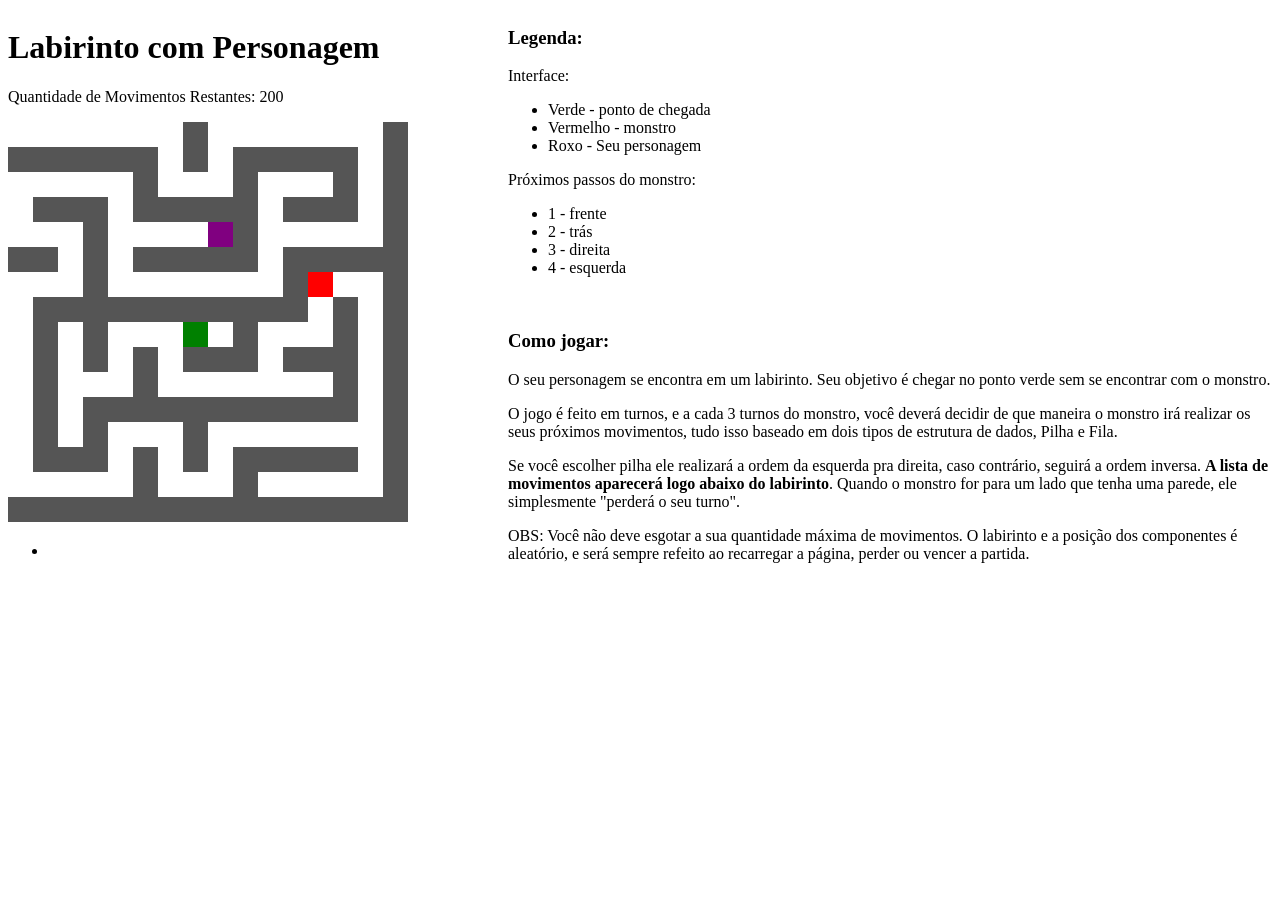
==== index.html @ 21b3bb8d "Add files via upload" ====
<!DOCTYPE html>
<html>
<head>
    <title>Jogo do Labirinto</title>
    <link rel="stylesheet" href="style.css">
    <script src="script.js" defer></script>
</head>
<body>
    <div>
        <h1>Labirinto com Personagem</h1>
        <p>Quantidade de Movimentos Restantes: <span id="movimentosRestantes">200</span></p>
        <canvas id="mazeCanvas" width="400" height="400"></canvas>
        <ul>
            <li id="proximoMovimentosMonstro"></li>
        </ul>
    </div>

    <div>
        <h3>Legenda:</h3>
        <p>Interface:</p>
        <ul>
            <li>Verde - ponto de chegada</li>
            <li>Vermelho - monstro</li>
            <li>Roxo - Seu personagem</li>
        </ul>

        <p>Próximos passos do monstro:</p>
        <ul>
            <li>1 - frente</li>
            <li>2 - trás</li>
            <li>3 - direita</li>
            <li>4 - esquerda</li>
        </ul>
        <br>
        <h3>Como jogar:</h3>
        <p>
            O seu personagem se encontra em um labirinto. Seu objetivo é chegar no ponto verde sem se 
            encontrar com o monstro.
        </p>
        <p>
            O jogo é feito em turnos, e a cada 3 turnos do monstro, você deverá decidir de que maneira o 
            monstro irá realizar os seus próximos movimentos, tudo isso baseado em dois tipos de estrutura de 
            dados, Pilha e Fila.
        </p>
        <p>
            Se você escolher pilha ele realizará a ordem da esquerda pra direita, caso contrário, seguirá a ordem
            inversa. <strong>A lista de movimentos aparecerá logo abaixo do labirinto</strong>. Quando o monstro for para um
            lado que tenha uma parede, ele simplesmente "perderá o seu turno". 
        </p>
        <p>
            OBS: Você não deve esgotar a sua quantidade máxima de movimentos. O labirinto e a posição dos componentes 
            é aleatório, e será sempre refeito ao recarregar a página, perder ou vencer a partida.
        </p>
    </div>
</body>
</html>
---- style.css ----
body {
    display: flex;
    justify-content: space-around;
    gap: 100px;
}
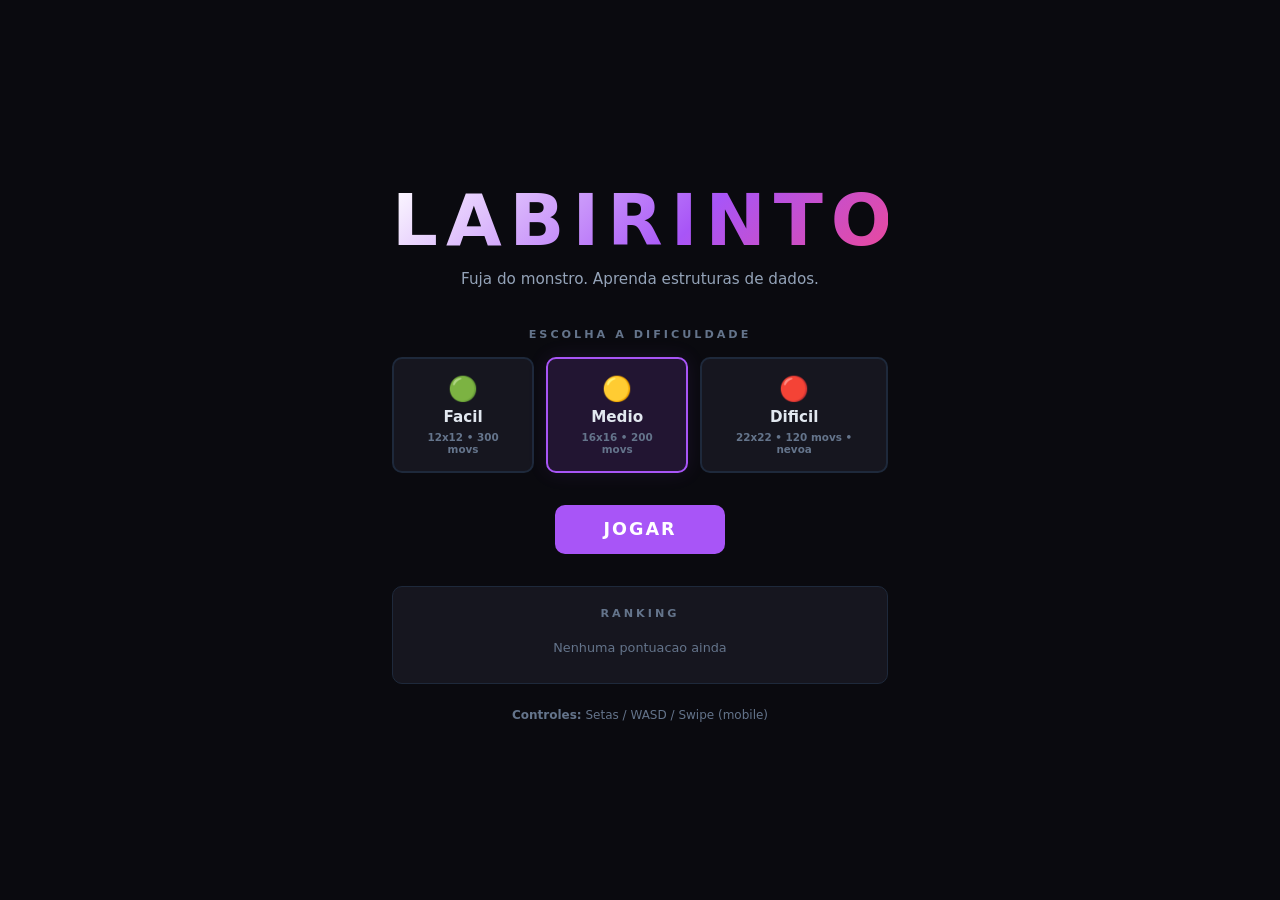
==== commit d64385e4: "feat: rewrite completo do jogo v2.0 - Corrigido bug da logica Pilha/Fila invertida (shift/pop) - Cor" ====
--- a/index.html
+++ b/index.html
@@ -1,56 +1,167 @@
 <!DOCTYPE html>
-<html>
+<html lang="pt-BR">
 <head>
-    <title>Jogo do Labirinto</title>
+    <meta charset="UTF-8">
+    <meta name="viewport" content="width=device-width, initial-scale=1.0, user-scalable=no">
+    <title>Labirinto</title>
     <link rel="stylesheet" href="style.css">
-    <script src="script.js" defer></script>
 </head>
 <body>
-    <div>
-        <h1>Labirinto com Personagem</h1>
-        <p>Quantidade de Movimentos Restantes: <span id="movimentosRestantes">200</span></p>
-        <canvas id="mazeCanvas" width="400" height="400"></canvas>
-        <ul>
-            <li id="proximoMovimentosMonstro"></li>
-        </ul>
+
+    <!-- ====== TELA INICIAL ====== -->
+    <div id="startScreen" class="screen active">
+        <div class="start-container">
+            <h1 class="game-title">LABIRINTO</h1>
+            <p class="game-subtitle">Fuja do monstro. Aprenda estruturas de dados.</p>
+
+            <div class="difficulty-select">
+                <h3>Escolha a dificuldade</h3>
+                <div class="difficulty-buttons">
+                    <button class="btn btn-difficulty" data-difficulty="easy">
+                        <span class="diff-icon">🟢</span>
+                        <span class="diff-label">Facil</span>
+                        <span class="diff-desc">12x12 &bull; 300 movs</span>
+                    </button>
+                    <button class="btn btn-difficulty selected" data-difficulty="medium">
+                        <span class="diff-icon">🟡</span>
+                        <span class="diff-label">Medio</span>
+                        <span class="diff-desc">16x16 &bull; 200 movs</span>
+                    </button>
+                    <button class="btn btn-difficulty" data-difficulty="hard">
+                        <span class="diff-icon">🔴</span>
+                        <span class="diff-label">Dificil</span>
+                        <span class="diff-desc">22x22 &bull; 120 movs &bull; nevoa</span>
+                    </button>
+                </div>
+            </div>
+
+            <button class="btn btn-play" id="btnPlay">JOGAR</button>
+
+            <div class="highscores" id="highscoresStart">
+                <h3>Ranking</h3>
+                <div id="scoreList" class="score-list">
+                    <p class="no-scores">Nenhuma pontuacao ainda</p>
+                </div>
+            </div>
+
+            <div class="controls-info">
+                <p><strong>Controles:</strong> Setas / WASD / Swipe (mobile)</p>
+            </div>
+        </div>
     </div>
 
-    <div>
-        <h3>Legenda:</h3>
-        <p>Interface:</p>
-        <ul>
-            <li>Verde - ponto de chegada</li>
-            <li>Vermelho - monstro</li>
-            <li>Roxo - Seu personagem</li>
-        </ul>
+    <!-- ====== TELA DO JOGO ====== -->
+    <div id="gameScreen" class="screen">
+        <div class="game-layout">
+            <!-- HUD -->
+            <div class="hud">
+                <div class="hud-item">
+                    <span class="hud-label">Movimentos</span>
+                    <span class="hud-value" id="hudMoves">200</span>
+                </div>
+                <div class="hud-item">
+                    <span class="hud-label">Pontos</span>
+                    <span class="hud-value" id="hudScore">0</span>
+                </div>
+                <div class="hud-item">
+                    <span class="hud-label">Nivel</span>
+                    <span class="hud-value" id="hudLevel">Medio</span>
+                </div>
+            </div>
 
-        <p>Próximos passos do monstro:</p>
-        <ul>
-            <li>1 - frente</li>
-            <li>2 - trás</li>
-            <li>3 - direita</li>
-            <li>4 - esquerda</li>
-        </ul>
-        <br>
-        <h3>Como jogar:</h3>
-        <p>
-            O seu personagem se encontra em um labirinto. Seu objetivo é chegar no ponto verde sem se 
-            encontrar com o monstro.
-        </p>
-        <p>
-            O jogo é feito em turnos, e a cada 3 turnos do monstro, você deverá decidir de que maneira o 
-            monstro irá realizar os seus próximos movimentos, tudo isso baseado em dois tipos de estrutura de 
-            dados, Pilha e Fila.
-        </p>
-        <p>
-            Se você escolher pilha ele realizará a ordem da esquerda pra direita, caso contrário, seguirá a ordem
-            inversa. <strong>A lista de movimentos aparecerá logo abaixo do labirinto</strong>. Quando o monstro for para um
-            lado que tenha uma parede, ele simplesmente "perderá o seu turno". 
-        </p>
-        <p>
-            OBS: Você não deve esgotar a sua quantidade máxima de movimentos. O labirinto e a posição dos componentes 
-            é aleatório, e será sempre refeito ao recarregar a página, perder ou vencer a partida.
-        </p>
+            <!-- Canvas -->
+            <div class="canvas-wrapper" id="canvasWrapper">
+                <canvas id="mazeCanvas"></canvas>
+            </div>
+
+            <!-- Monster Moves Info -->
+            <div class="monster-info" id="monsterInfo">
+                <span class="monster-info-label">Proximos movimentos do monstro:</span>
+                <div class="monster-moves-list" id="monsterMovesList"></div>
+            </div>
+
+            <!-- Legend -->
+            <div class="legend">
+                <div class="legend-item"><span class="legend-color" style="background:#a855f7"></span> Jogador</div>
+                <div class="legend-item"><span class="legend-color" style="background:#ef4444"></span> Monstro</div>
+                <div class="legend-item"><span class="legend-color" style="background:#22c55e"></span> Chegada</div>
+                <div class="legend-item"><span class="legend-color" style="background:#334155"></span> Parede</div>
+            </div>
+
+            <!-- Touch Controls (mobile) -->
+            <div class="touch-controls" id="touchControls">
+                <button class="touch-btn" data-dir="up">▲</button>
+                <div class="touch-row">
+                    <button class="touch-btn" data-dir="left">◀</button>
+                    <button class="touch-btn" data-dir="down">▼</button>
+                    <button class="touch-btn" data-dir="right">▶</button>
+                </div>
+            </div>
+
+            <button class="btn btn-small btn-menu" id="btnBackToMenu">Menu</button>
+        </div>
     </div>
+
+    <!-- ====== MODAL PILHA/FILA ====== -->
+    <div id="choiceModal" class="modal-overlay">
+        <div class="modal">
+            <h2>Escolha a estrutura</h2>
+            <p class="modal-subtitle">Como o monstro vai processar os proximos movimentos?</p>
+
+            <div class="modal-moves">
+                <span class="modal-moves-label">Movimentos:</span>
+                <div class="modal-moves-list" id="modalMovesList"></div>
+            </div>
+
+            <div class="choice-explanation">
+                <div class="choice-option" id="choicePilha">
+                    <button class="btn btn-choice btn-pilha" data-choice="stack">
+                        <span class="choice-icon">📚</span>
+                        <span class="choice-name">PILHA</span>
+                        <span class="choice-type">LIFO</span>
+                    </button>
+                    <p class="choice-desc">Ultimo a entrar, primeiro a sair.<br>Processa da <strong>direita para esquerda</strong>.</p>
+                </div>
+                <div class="choice-option" id="choiceFila">
+                    <button class="btn btn-choice btn-fila" data-choice="queue">
+                        <span class="choice-icon">🚶‍♂️</span>
+                        <span class="choice-name">FILA</span>
+                        <span class="choice-type">FIFO</span>
+                    </button>
+                    <p class="choice-desc">Primeiro a entrar, primeiro a sair.<br>Processa da <strong>esquerda para direita</strong>.</p>
+                </div>
+            </div>
+        </div>
+    </div>
+
+    <!-- ====== TELA GAME OVER ====== -->
+    <div id="gameOverScreen" class="modal-overlay">
+        <div class="modal modal-result">
+            <div class="result-icon">💀</div>
+            <h2>Game Over</h2>
+            <p class="result-reason" id="gameOverReason">Voce foi pego pelo monstro!</p>
+            <div class="result-stats" id="gameOverStats"></div>
+            <div class="result-buttons">
+                <button class="btn btn-play" id="btnRetry">Tentar Novamente</button>
+                <button class="btn btn-small" id="btnGameOverMenu">Menu</button>
+            </div>
+        </div>
+    </div>
+
+    <!-- ====== TELA VITORIA ====== -->
+    <div id="victoryScreen" class="modal-overlay">
+        <div class="modal modal-result modal-victory">
+            <div class="result-icon">🏆</div>
+            <h2>Vitoria!</h2>
+            <p class="result-reason">Voce escapou do labirinto!</p>
+            <div class="result-stats" id="victoryStats"></div>
+            <div class="result-buttons">
+                <button class="btn btn-play" id="btnNextLevel">Proximo Nivel</button>
+                <button class="btn btn-small" id="btnVictoryMenu">Menu</button>
+            </div>
+        </div>
+    </div>
+
+    <script src="script.js"></script>
 </body>
 </html>
--- a/style.css
+++ b/style.css
@@ -1,5 +1,648 @@
-body {
-    display: flex;
-    justify-content: space-around;
-    gap: 100px;
-}+/* ============ RESET & BASE ============ */
+* {
+    margin: 0;
+    padding: 0;
+    box-sizing: border-box;
+}
+
+:root {
+    --bg-primary: #0a0a0f;
+    --bg-secondary: #111118;
+    --bg-card: #16161f;
+    --bg-hover: #1e1e2a;
+    --accent: #a855f7;
+    --accent-dim: rgba(168, 85, 247, 0.15);
+    --accent-glow: rgba(168, 85, 247, 0.3);
+    --green: #22c55e;
+    --red: #ef4444;
+    --yellow: #f59e0b;
+    --blue: #3b82f6;
+    --text: #e2e8f0;
+    --text-dim: #94a3b8;
+    --text-muted: #64748b;
+    --border: #1e293b;
+    --radius: 10px;
+    --font: 'Segoe UI', system-ui, -apple-system, sans-serif;
+}
+
+html, body {
+    height: 100%;
+    font-family: var(--font);
+    background: var(--bg-primary);
+    color: var(--text);
+    overflow-x: hidden;
+    -webkit-tap-highlight-color: transparent;
+    user-select: none;
+}
+
+/* ============ SCREENS ============ */
+.screen {
+    display: none;
+    min-height: 100vh;
+}
+
+.screen.active {
+    display: flex;
+    justify-content: center;
+    align-items: center;
+}
+
+/* ============ BUTTONS ============ */
+.btn {
+    border: none;
+    cursor: pointer;
+    font-family: var(--font);
+    font-weight: 600;
+    border-radius: var(--radius);
+    transition: all 0.2s;
+    outline: none;
+}
+
+.btn:active {
+    transform: scale(0.97);
+}
+
+.btn-play {
+    background: var(--accent);
+    color: #fff;
+    font-size: 1.1rem;
+    padding: 0.9rem 3rem;
+    letter-spacing: 2px;
+    text-transform: uppercase;
+}
+
+.btn-play:hover {
+    background: #9333ea;
+    box-shadow: 0 0 30px var(--accent-glow);
+}
+
+.btn-small {
+    background: var(--bg-card);
+    color: var(--text-dim);
+    font-size: 0.8rem;
+    padding: 0.5rem 1.2rem;
+    border: 1px solid var(--border);
+}
+
+.btn-small:hover {
+    background: var(--bg-hover);
+    color: var(--text);
+}
+
+/* ============ START SCREEN ============ */
+.start-container {
+    text-align: center;
+    padding: 2rem;
+    max-width: 560px;
+    width: 100%;
+}
+
+.game-title {
+    font-size: clamp(2.5rem, 8vw, 4.5rem);
+    font-weight: 900;
+    letter-spacing: 8px;
+    background: linear-gradient(135deg, #fff 0%, var(--accent) 60%, #ec4899 100%);
+    background-clip: text;
+    -webkit-background-clip: text;
+    -webkit-text-fill-color: transparent;
+    color: transparent;
+    margin-bottom: 0.5rem;
+}
+
+.game-subtitle {
+    color: var(--text-dim);
+    font-size: 0.95rem;
+    margin-bottom: 2.5rem;
+}
+
+/* Difficulty Selection */
+.difficulty-select {
+    margin-bottom: 2rem;
+}
+
+.difficulty-select h3 {
+    font-size: 0.7rem;
+    text-transform: uppercase;
+    letter-spacing: 3px;
+    color: var(--text-muted);
+    margin-bottom: 1rem;
+}
+
+.difficulty-buttons {
+    display: flex;
+    gap: 0.75rem;
+    justify-content: center;
+}
+
+.btn-difficulty {
+    background: var(--bg-card);
+    border: 2px solid var(--border);
+    color: var(--text);
+    padding: 1rem 1.25rem;
+    display: flex;
+    flex-direction: column;
+    align-items: center;
+    gap: 0.3rem;
+    min-width: 120px;
+    border-radius: var(--radius);
+}
+
+.btn-difficulty:hover {
+    border-color: var(--accent);
+    background: var(--bg-hover);
+}
+
+.btn-difficulty.selected {
+    border-color: var(--accent);
+    background: var(--accent-dim);
+    box-shadow: 0 0 20px rgba(168, 85, 247, 0.1);
+}
+
+.diff-icon { font-size: 1.5rem; }
+.diff-label { font-weight: 700; font-size: 0.95rem; }
+.diff-desc { font-size: 0.65rem; color: var(--text-muted); }
+
+.btn-play {
+    margin-bottom: 2rem;
+}
+
+/* High Scores */
+.highscores {
+    background: var(--bg-card);
+    border: 1px solid var(--border);
+    border-radius: var(--radius);
+    padding: 1.25rem;
+    margin-bottom: 1.5rem;
+    text-align: left;
+}
+
+.highscores h3 {
+    font-size: 0.7rem;
+    text-transform: uppercase;
+    letter-spacing: 3px;
+    color: var(--text-muted);
+    margin-bottom: 0.75rem;
+    text-align: center;
+}
+
+.score-list {
+    display: flex;
+    flex-direction: column;
+    gap: 0.4rem;
+}
+
+.score-entry {
+    display: flex;
+    justify-content: space-between;
+    align-items: center;
+    padding: 0.4rem 0.6rem;
+    border-radius: 6px;
+    font-size: 0.8rem;
+}
+
+.score-entry:nth-child(1) { background: rgba(245, 158, 11, 0.1); }
+.score-entry:nth-child(2) { background: rgba(148, 163, 184, 0.08); }
+.score-entry:nth-child(3) { background: rgba(168, 85, 247, 0.08); }
+
+.score-rank {
+    font-weight: 800;
+    color: var(--accent);
+    min-width: 24px;
+}
+
+.score-points {
+    font-weight: 700;
+    color: var(--green);
+}
+
+.score-difficulty {
+    font-size: 0.65rem;
+    color: var(--text-muted);
+    text-transform: uppercase;
+}
+
+.no-scores {
+    text-align: center;
+    color: var(--text-muted);
+    font-size: 0.8rem;
+    padding: 0.5rem;
+}
+
+.controls-info {
+    color: var(--text-muted);
+    font-size: 0.75rem;
+}
+
+/* ============ GAME SCREEN ============ */
+#gameScreen.active {
+    align-items: flex-start;
+}
+
+.game-layout {
+    display: flex;
+    flex-direction: column;
+    align-items: center;
+    padding: 1rem;
+    gap: 0.75rem;
+    width: 100%;
+    max-width: 600px;
+    margin: 0 auto;
+}
+
+/* HUD */
+.hud {
+    display: flex;
+    justify-content: center;
+    gap: 1.5rem;
+    width: 100%;
+    padding: 0.6rem 1rem;
+    background: var(--bg-card);
+    border: 1px solid var(--border);
+    border-radius: var(--radius);
+}
+
+.hud-item {
+    display: flex;
+    flex-direction: column;
+    align-items: center;
+    gap: 0.15rem;
+}
+
+.hud-label {
+    font-size: 0.6rem;
+    text-transform: uppercase;
+    letter-spacing: 2px;
+    color: var(--text-muted);
+}
+
+.hud-value {
+    font-size: 1.3rem;
+    font-weight: 800;
+    color: var(--text);
+}
+
+#hudMoves { color: var(--yellow); }
+#hudScore { color: var(--green); }
+#hudLevel { color: var(--accent); }
+
+/* Canvas */
+.canvas-wrapper {
+    position: relative;
+    width: 100%;
+    max-width: 500px;
+    aspect-ratio: 1;
+    border-radius: var(--radius);
+    overflow: hidden;
+    border: 2px solid var(--border);
+    background: var(--bg-secondary);
+}
+
+#mazeCanvas {
+    display: block;
+    width: 100%;
+    height: 100%;
+}
+
+/* Monster Info */
+.monster-info {
+    display: flex;
+    align-items: center;
+    gap: 0.75rem;
+    padding: 0.6rem 1rem;
+    background: var(--bg-card);
+    border: 1px solid var(--border);
+    border-radius: var(--radius);
+    width: 100%;
+    flex-wrap: wrap;
+    justify-content: center;
+}
+
+.monster-info-label {
+    font-size: 0.7rem;
+    color: var(--text-muted);
+    text-transform: uppercase;
+    letter-spacing: 1px;
+}
+
+.monster-moves-list {
+    display: flex;
+    gap: 0.4rem;
+}
+
+.move-tag {
+    padding: 0.25rem 0.6rem;
+    border-radius: 6px;
+    font-size: 0.75rem;
+    font-weight: 600;
+    background: var(--accent-dim);
+    color: var(--accent);
+}
+
+.move-tag.used {
+    opacity: 0.3;
+    text-decoration: line-through;
+}
+
+/* Legend */
+.legend {
+    display: flex;
+    gap: 1rem;
+    justify-content: center;
+    flex-wrap: wrap;
+}
+
+.legend-item {
+    display: flex;
+    align-items: center;
+    gap: 0.4rem;
+    font-size: 0.7rem;
+    color: var(--text-muted);
+}
+
+.legend-color {
+    width: 12px;
+    height: 12px;
+    border-radius: 3px;
+    display: inline-block;
+}
+
+/* Touch Controls */
+.touch-controls {
+    display: none;
+    flex-direction: column;
+    align-items: center;
+    gap: 0.4rem;
+    margin-top: 0.5rem;
+}
+
+.touch-row {
+    display: flex;
+    gap: 0.4rem;
+}
+
+.touch-btn {
+    width: 60px;
+    height: 60px;
+    border-radius: var(--radius);
+    border: 2px solid var(--border);
+    background: var(--bg-card);
+    color: var(--text);
+    font-size: 1.3rem;
+    cursor: pointer;
+    display: flex;
+    align-items: center;
+    justify-content: center;
+    transition: all 0.15s;
+}
+
+.touch-btn:active {
+    background: var(--accent-dim);
+    border-color: var(--accent);
+    transform: scale(0.93);
+}
+
+.btn-menu {
+    margin-top: 0.5rem;
+}
+
+/* ============ MODALS ============ */
+.modal-overlay {
+    display: none;
+    position: fixed;
+    inset: 0;
+    background: rgba(0, 0, 0, 0.75);
+    backdrop-filter: blur(8px);
+    z-index: 200;
+    justify-content: center;
+    align-items: center;
+    padding: 1rem;
+}
+
+.modal-overlay.active {
+    display: flex;
+}
+
+.modal {
+    background: var(--bg-secondary);
+    border: 1px solid var(--border);
+    border-radius: 16px;
+    padding: 2rem;
+    max-width: 480px;
+    width: 100%;
+    text-align: center;
+    animation: modalIn 0.3s ease;
+}
+
+@keyframes modalIn {
+    from { opacity: 0; transform: scale(0.9) translateY(20px); }
+    to { opacity: 1; transform: scale(1) translateY(0); }
+}
+
+.modal h2 {
+    font-size: 1.5rem;
+    font-weight: 800;
+    margin-bottom: 0.5rem;
+}
+
+.modal-subtitle {
+    color: var(--text-dim);
+    font-size: 0.85rem;
+    margin-bottom: 1.5rem;
+}
+
+/* Choice Modal */
+.modal-moves {
+    background: var(--bg-card);
+    border: 1px solid var(--border);
+    border-radius: var(--radius);
+    padding: 0.75rem;
+    margin-bottom: 1.5rem;
+    display: flex;
+    align-items: center;
+    justify-content: center;
+    gap: 0.5rem;
+    flex-wrap: wrap;
+}
+
+.modal-moves-label {
+    font-size: 0.7rem;
+    color: var(--text-muted);
+    text-transform: uppercase;
+    letter-spacing: 1px;
+}
+
+.choice-explanation {
+    display: flex;
+    gap: 1rem;
+    justify-content: center;
+}
+
+.choice-option {
+    flex: 1;
+    display: flex;
+    flex-direction: column;
+    align-items: center;
+    gap: 0.75rem;
+}
+
+.btn-choice {
+    width: 100%;
+    padding: 1.25rem 1rem;
+    display: flex;
+    flex-direction: column;
+    align-items: center;
+    gap: 0.3rem;
+    border: 2px solid var(--border);
+    background: var(--bg-card);
+    color: var(--text);
+    border-radius: var(--radius);
+}
+
+.btn-choice:hover {
+    border-color: var(--accent);
+    background: var(--accent-dim);
+    box-shadow: 0 0 20px rgba(168, 85, 247, 0.1);
+}
+
+.choice-icon { font-size: 1.8rem; }
+.choice-name { font-weight: 800; font-size: 1rem; letter-spacing: 2px; }
+.choice-type { font-size: 0.65rem; color: var(--text-muted); letter-spacing: 3px; }
+
+.choice-desc {
+    font-size: 0.72rem;
+    color: var(--text-muted);
+    line-height: 1.5;
+}
+
+/* Result Modals (Game Over / Victory) */
+.modal-result {
+    padding: 2.5rem 2rem;
+}
+
+.result-icon {
+    font-size: 3.5rem;
+    margin-bottom: 1rem;
+}
+
+.result-reason {
+    color: var(--text-dim);
+    font-size: 0.9rem;
+    margin-bottom: 1.5rem;
+}
+
+.result-stats {
+    display: flex;
+    justify-content: center;
+    gap: 2rem;
+    margin-bottom: 2rem;
+    flex-wrap: wrap;
+}
+
+.result-stat {
+    text-align: center;
+}
+
+.result-stat-value {
+    font-size: 1.8rem;
+    font-weight: 800;
+}
+
+.result-stat-label {
+    font-size: 0.6rem;
+    text-transform: uppercase;
+    letter-spacing: 2px;
+    color: var(--text-muted);
+}
+
+.result-buttons {
+    display: flex;
+    gap: 0.75rem;
+    justify-content: center;
+    align-items: center;
+}
+
+.modal-victory h2 {
+    color: var(--green);
+}
+
+.new-record {
+    display: inline-block;
+    background: rgba(245, 158, 11, 0.15);
+    color: var(--yellow);
+    font-size: 0.7rem;
+    font-weight: 700;
+    padding: 0.3rem 0.8rem;
+    border-radius: 20px;
+    letter-spacing: 2px;
+    text-transform: uppercase;
+    margin-bottom: 1rem;
+}
+
+/* ============ MOBILE ============ */
+@media (max-width: 600px) {
+    .difficulty-buttons {
+        flex-direction: column;
+        align-items: center;
+    }
+
+    .btn-difficulty {
+        width: 100%;
+        max-width: 280px;
+        flex-direction: row;
+        gap: 0.75rem;
+        padding: 0.75rem 1rem;
+    }
+
+    .hud {
+        gap: 1rem;
+        padding: 0.5rem;
+    }
+
+    .hud-value {
+        font-size: 1.1rem;
+    }
+
+    .touch-controls {
+        display: flex;
+    }
+
+    .choice-explanation {
+        flex-direction: column;
+    }
+
+    .game-layout {
+        padding: 0.5rem;
+    }
+
+    .modal {
+        padding: 1.5rem;
+    }
+
+    .result-stats {
+        gap: 1rem;
+    }
+}
+
+@media (hover: none) and (pointer: coarse) {
+    .touch-controls {
+        display: flex;
+    }
+}
+
+/* ============ ANIMATIONS ============ */
+@keyframes pulse {
+    0%, 100% { opacity: 1; }
+    50% { opacity: 0.5; }
+}
+
+@keyframes shake {
+    0%, 100% { transform: translateX(0); }
+    20% { transform: translateX(-4px); }
+    40% { transform: translateX(4px); }
+    60% { transform: translateX(-3px); }
+    80% { transform: translateX(3px); }
+}
+
+.shake {
+    animation: shake 0.4s ease;
+}
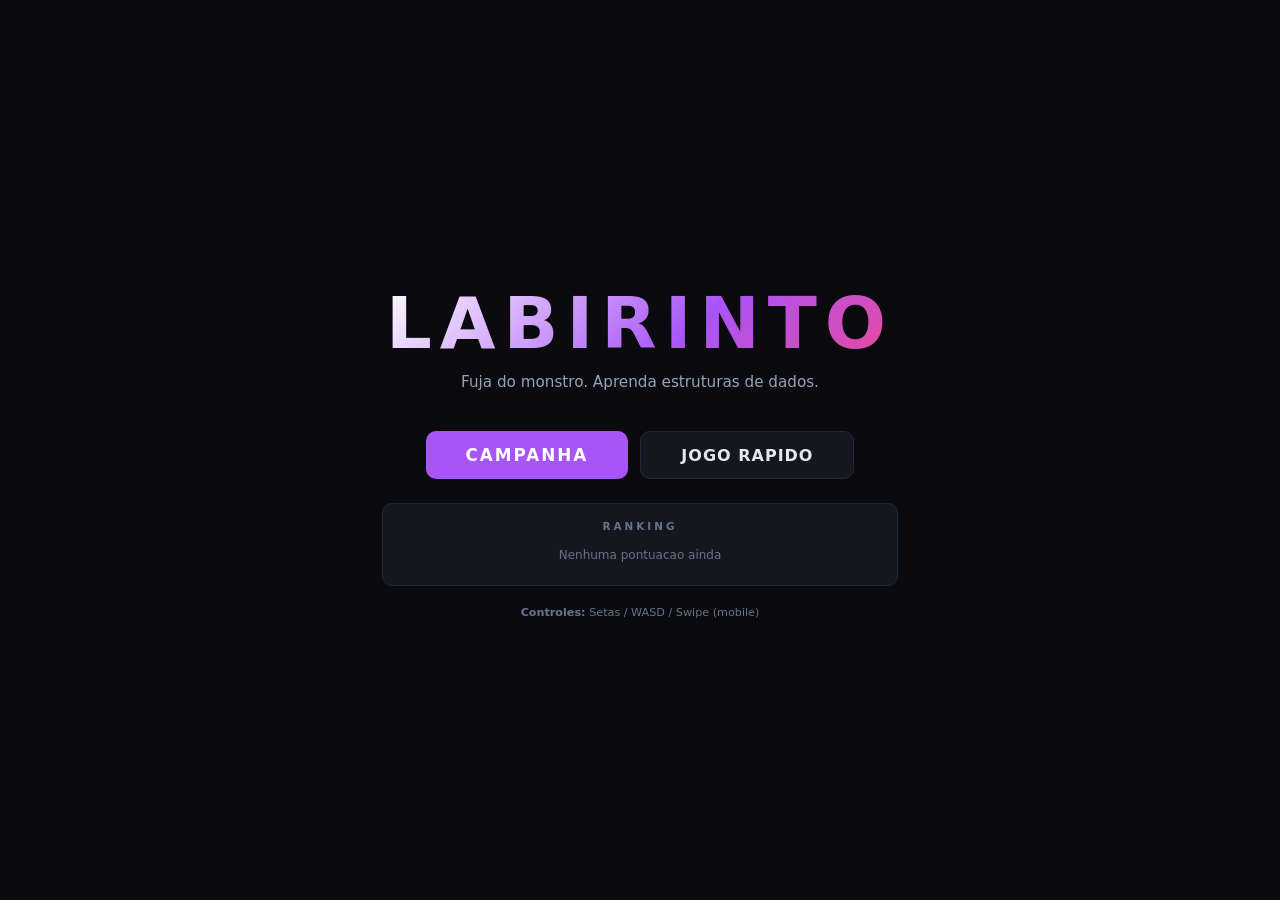
==== commit d8c19274: "refactor: modularizar em ES Modules + Docker + novos features - Migrado script.js monolitico para 14" ====
--- a/index.html
+++ b/index.html
@@ -14,28 +14,10 @@
             <h1 class="game-title">LABIRINTO</h1>
             <p class="game-subtitle">Fuja do monstro. Aprenda estruturas de dados.</p>
 
-            <div class="difficulty-select">
-                <h3>Escolha a dificuldade</h3>
-                <div class="difficulty-buttons">
-                    <button class="btn btn-difficulty" data-difficulty="easy">
-                        <span class="diff-icon">🟢</span>
-                        <span class="diff-label">Facil</span>
-                        <span class="diff-desc">12x12 &bull; 300 movs</span>
-                    </button>
-                    <button class="btn btn-difficulty selected" data-difficulty="medium">
-                        <span class="diff-icon">🟡</span>
-                        <span class="diff-label">Medio</span>
-                        <span class="diff-desc">16x16 &bull; 200 movs</span>
-                    </button>
-                    <button class="btn btn-difficulty" data-difficulty="hard">
-                        <span class="diff-icon">🔴</span>
-                        <span class="diff-label">Dificil</span>
-                        <span class="diff-desc">22x22 &bull; 120 movs &bull; nevoa</span>
-                    </button>
-                </div>
-            </div>
-
-            <button class="btn btn-play" id="btnPlay">JOGAR</button>
+            <div class="start-buttons">
+                <button class="btn btn-play" id="btnCampaign">CAMPANHA</button>
+                <button class="btn btn-secondary" id="btnQuickPlay">JOGO RAPIDO</button>
+            </div>
 
             <div class="highscores" id="highscoresStart">
                 <h3>Ranking</h3>
@@ -46,6 +28,67 @@
 
             <div class="controls-info">
                 <p><strong>Controles:</strong> Setas / WASD / Swipe (mobile)</p>
+            </div>
+        </div>
+    </div>
+
+    <!-- ====== TELA LEVEL SELECT (CAMPANHA) ====== -->
+    <div id="levelScreen" class="screen">
+        <div class="level-container">
+            <h2 class="level-title">Campanha</h2>
+            <div id="levelGrid" class="level-grid"></div>
+            <button class="btn btn-small" id="btnLevelBack">Voltar</button>
+        </div>
+    </div>
+
+    <!-- ====== TELA JOGO RAPIDO (config) ====== -->
+    <div id="quickPlayScreen" class="screen">
+        <div class="start-container">
+            <h2 class="section-heading">Jogo Rapido</h2>
+
+            <div class="option-group">
+                <h3 class="option-label">Dificuldade</h3>
+                <div class="option-buttons">
+                    <button class="btn btn-option" data-difficulty="easy">
+                        <span class="opt-icon">🟢</span><span class="opt-label">Facil</span>
+                        <span class="opt-desc">12x12 &bull; 300 movs</span>
+                    </button>
+                    <button class="btn btn-option selected" data-difficulty="medium">
+                        <span class="opt-icon">🟡</span><span class="opt-label">Medio</span>
+                        <span class="opt-desc">16x16 &bull; 200 movs</span>
+                    </button>
+                    <button class="btn btn-option" data-difficulty="hard">
+                        <span class="opt-icon">🔴</span><span class="opt-label">Dificil</span>
+                        <span class="opt-desc">22x22 &bull; 120 movs &bull; nevoa</span>
+                    </button>
+                </div>
+            </div>
+
+            <div class="option-group">
+                <h3 class="option-label">Tipo de Labirinto</h3>
+                <div class="option-buttons">
+                    <button class="btn btn-option selected" data-maze="dfs">
+                        <span class="opt-icon">🔀</span><span class="opt-label">Classico</span>
+                        <span class="opt-desc">Corredores longos</span>
+                    </button>
+                    <button class="btn btn-option" data-maze="prim">
+                        <span class="opt-icon">🌿</span><span class="opt-label">Ramificado</span>
+                        <span class="opt-desc">Ramos curtos</span>
+                    </button>
+                    <button class="btn btn-option" data-maze="kruskal">
+                        <span class="opt-icon">🎲</span><span class="opt-label">Aleatorio</span>
+                        <span class="opt-desc">Distribuicao uniforme</span>
+                    </button>
+                    <button class="btn btn-option" data-maze="binary">
+                        <span class="opt-icon">↗️</span><span class="opt-label">Diagonal</span>
+                        <span class="opt-desc">Tendencia diagonal</span>
+                    </button>
+                </div>
+            </div>
+
+            <div class="start-buttons">
+                <button class="btn btn-play" id="btnStartQuick">JOGAR</button>
+                <button class="btn btn-small" id="btnQuickBack">Voltar</button>
             </div>
         </div>
     </div>
@@ -67,6 +110,7 @@
                     <span class="hud-label">Nivel</span>
                     <span class="hud-value" id="hudLevel">Medio</span>
                 </div>
+                <button class="btn btn-toggle" id="btnToggle3D">3D</button>
             </div>
 
             <!-- Canvas -->
@@ -75,20 +119,20 @@
             </div>
 
             <!-- Monster Moves Info -->
-            <div class="monster-info" id="monsterInfo">
+            <div class="monster-info">
                 <span class="monster-info-label">Proximos movimentos do monstro:</span>
                 <div class="monster-moves-list" id="monsterMovesList"></div>
             </div>
 
             <!-- Legend -->
-            <div class="legend">
+            <div class="legend" id="legend2D">
                 <div class="legend-item"><span class="legend-color" style="background:#a855f7"></span> Jogador</div>
                 <div class="legend-item"><span class="legend-color" style="background:#ef4444"></span> Monstro</div>
                 <div class="legend-item"><span class="legend-color" style="background:#22c55e"></span> Chegada</div>
-                <div class="legend-item"><span class="legend-color" style="background:#334155"></span> Parede</div>
-            </div>
-
-            <!-- Touch Controls (mobile) -->
+                <div class="legend-item"><span class="legend-color" style="background:#1e293b"></span> Parede</div>
+            </div>
+
+            <!-- Touch Controls -->
             <div class="touch-controls" id="touchControls">
                 <button class="touch-btn" data-dir="up">▲</button>
                 <div class="touch-row">
@@ -107,28 +151,34 @@
         <div class="modal">
             <h2>Escolha a estrutura</h2>
             <p class="modal-subtitle">Como o monstro vai processar os proximos movimentos?</p>
-
             <div class="modal-moves">
                 <span class="modal-moves-label">Movimentos:</span>
                 <div class="modal-moves-list" id="modalMovesList"></div>
             </div>
-
             <div class="choice-explanation">
-                <div class="choice-option" id="choicePilha">
+                <div class="choice-option">
                     <button class="btn btn-choice btn-pilha" data-choice="stack">
                         <span class="choice-icon">📚</span>
                         <span class="choice-name">PILHA</span>
                         <span class="choice-type">LIFO</span>
                     </button>
-                    <p class="choice-desc">Ultimo a entrar, primeiro a sair.<br>Processa da <strong>direita para esquerda</strong>.</p>
-                </div>
-                <div class="choice-option" id="choiceFila">
+                    <p class="choice-desc">Ultimo a entrar, primeiro a sair.<br>Processa da <strong>direita p/ esquerda</strong>.</p>
+                </div>
+                <div class="choice-option">
                     <button class="btn btn-choice btn-fila" data-choice="queue">
-                        <span class="choice-icon">🚶‍♂️</span>
+                        <span class="choice-icon">🚶</span>
                         <span class="choice-name">FILA</span>
                         <span class="choice-type">FIFO</span>
                     </button>
-                    <p class="choice-desc">Primeiro a entrar, primeiro a sair.<br>Processa da <strong>esquerda para direita</strong>.</p>
+                    <p class="choice-desc">Primeiro a entrar, primeiro a sair.<br>Processa da <strong>esquerda p/ direita</strong>.</p>
+                </div>
+                <div class="choice-option">
+                    <button class="btn btn-choice btn-random" data-choice="random">
+                        <span class="choice-icon">🎲</span>
+                        <span class="choice-name">ALEATORIO</span>
+                        <span class="choice-type">???</span>
+                    </button>
+                    <p class="choice-desc">Voce nao sabe qual sera.<br>Pode ser <strong>Pilha ou Fila</strong>.</p>
                 </div>
             </div>
         </div>
@@ -139,7 +189,7 @@
         <div class="modal modal-result">
             <div class="result-icon">💀</div>
             <h2>Game Over</h2>
-            <p class="result-reason" id="gameOverReason">Voce foi pego pelo monstro!</p>
+            <p class="result-reason" id="gameOverReason"></p>
             <div class="result-stats" id="gameOverStats"></div>
             <div class="result-buttons">
                 <button class="btn btn-play" id="btnRetry">Tentar Novamente</button>
@@ -162,6 +212,6 @@
         </div>
     </div>
 
-    <script src="script.js"></script>
+    <script type="module" src="src/main.js"></script>
 </body>
 </html>
--- a/style.css
+++ b/style.css
@@ -1,25 +1,21 @@
 /* ============ RESET & BASE ============ */
-* {
-    margin: 0;
-    padding: 0;
-    box-sizing: border-box;
-}
+* { margin: 0; padding: 0; box-sizing: border-box; }
 
 :root {
-    --bg-primary: #0a0a0f;
-    --bg-secondary: #111118;
-    --bg-card: #16161f;
-    --bg-hover: #1e1e2a;
+    --bg: #0a0a0f;
+    --bg2: #111118;
+    --bg3: #16161f;
+    --bg4: #1e1e2a;
     --accent: #a855f7;
-    --accent-dim: rgba(168, 85, 247, 0.15);
-    --accent-glow: rgba(168, 85, 247, 0.3);
+    --accent-dim: rgba(168,85,247,0.15);
+    --accent-glow: rgba(168,85,247,0.3);
     --green: #22c55e;
     --red: #ef4444;
     --yellow: #f59e0b;
     --blue: #3b82f6;
     --text: #e2e8f0;
-    --text-dim: #94a3b8;
-    --text-muted: #64748b;
+    --dim: #94a3b8;
+    --muted: #64748b;
     --border: #1e293b;
     --radius: 10px;
     --font: 'Segoe UI', system-ui, -apple-system, sans-serif;
@@ -28,7 +24,7 @@
 html, body {
     height: 100%;
     font-family: var(--font);
-    background: var(--bg-primary);
+    background: var(--bg);
     color: var(--text);
     overflow-x: hidden;
     -webkit-tap-highlight-color: transparent;
@@ -36,400 +32,206 @@
 }
 
 /* ============ SCREENS ============ */
-.screen {
-    display: none;
-    min-height: 100vh;
-}
-
-.screen.active {
-    display: flex;
-    justify-content: center;
-    align-items: center;
-}
+.screen { display: none; min-height: 100vh; }
+.screen.active { display: flex; justify-content: center; align-items: center; }
 
 /* ============ BUTTONS ============ */
 .btn {
-    border: none;
-    cursor: pointer;
-    font-family: var(--font);
-    font-weight: 600;
-    border-radius: var(--radius);
-    transition: all 0.2s;
-    outline: none;
-}
-
-.btn:active {
-    transform: scale(0.97);
-}
+    border: none; cursor: pointer; font-family: var(--font);
+    font-weight: 600; border-radius: var(--radius); transition: all 0.2s; outline: none;
+}
+.btn:active { transform: scale(0.97); }
 
 .btn-play {
-    background: var(--accent);
-    color: #fff;
-    font-size: 1.1rem;
-    padding: 0.9rem 3rem;
-    letter-spacing: 2px;
-    text-transform: uppercase;
-}
-
-.btn-play:hover {
-    background: #9333ea;
-    box-shadow: 0 0 30px var(--accent-glow);
-}
+    background: var(--accent); color: #fff; font-size: 1.05rem;
+    padding: 0.85rem 2.5rem; letter-spacing: 2px; text-transform: uppercase;
+}
+.btn-play:hover { background: #9333ea; box-shadow: 0 0 30px var(--accent-glow); }
+
+.btn-secondary {
+    background: var(--bg3); color: var(--text); font-size: 1rem;
+    padding: 0.85rem 2.5rem; letter-spacing: 1px; border: 1px solid var(--border);
+}
+.btn-secondary:hover { background: var(--bg4); border-color: var(--accent); }
 
 .btn-small {
-    background: var(--bg-card);
-    color: var(--text-dim);
-    font-size: 0.8rem;
-    padding: 0.5rem 1.2rem;
-    border: 1px solid var(--border);
-}
-
-.btn-small:hover {
-    background: var(--bg-hover);
-    color: var(--text);
-}
+    background: var(--bg3); color: var(--dim); font-size: 0.8rem;
+    padding: 0.5rem 1.2rem; border: 1px solid var(--border);
+}
+.btn-small:hover { background: var(--bg4); color: var(--text); }
+
+.btn-toggle {
+    background: var(--bg3); color: var(--dim); font-size: 0.75rem;
+    padding: 0.35rem 0.75rem; border: 1px solid var(--border); font-weight: 700;
+    letter-spacing: 1px;
+}
+.btn-toggle.active { background: var(--accent-dim); color: var(--accent); border-color: var(--accent); }
 
 /* ============ START SCREEN ============ */
 .start-container {
-    text-align: center;
-    padding: 2rem;
-    max-width: 560px;
-    width: 100%;
+    text-align: center; padding: 2rem; max-width: 580px; width: 100%;
 }
 
 .game-title {
-    font-size: clamp(2.5rem, 8vw, 4.5rem);
-    font-weight: 900;
-    letter-spacing: 8px;
+    font-size: clamp(2.5rem, 8vw, 4.5rem); font-weight: 900; letter-spacing: 8px;
     background: linear-gradient(135deg, #fff 0%, var(--accent) 60%, #ec4899 100%);
-    background-clip: text;
-    -webkit-background-clip: text;
-    -webkit-text-fill-color: transparent;
-    color: transparent;
+    background-clip: text; -webkit-background-clip: text;
+    -webkit-text-fill-color: transparent; color: transparent;
     margin-bottom: 0.5rem;
 }
 
-.game-subtitle {
-    color: var(--text-dim);
-    font-size: 0.95rem;
-    margin-bottom: 2.5rem;
-}
-
-/* Difficulty Selection */
-.difficulty-select {
-    margin-bottom: 2rem;
-}
-
-.difficulty-select h3 {
-    font-size: 0.7rem;
-    text-transform: uppercase;
-    letter-spacing: 3px;
-    color: var(--text-muted);
-    margin-bottom: 1rem;
-}
-
-.difficulty-buttons {
-    display: flex;
-    gap: 0.75rem;
-    justify-content: center;
-}
-
-.btn-difficulty {
-    background: var(--bg-card);
-    border: 2px solid var(--border);
-    color: var(--text);
-    padding: 1rem 1.25rem;
-    display: flex;
-    flex-direction: column;
-    align-items: center;
-    gap: 0.3rem;
-    min-width: 120px;
-    border-radius: var(--radius);
-}
-
-.btn-difficulty:hover {
-    border-color: var(--accent);
-    background: var(--bg-hover);
-}
-
-.btn-difficulty.selected {
-    border-color: var(--accent);
-    background: var(--accent-dim);
-    box-shadow: 0 0 20px rgba(168, 85, 247, 0.1);
-}
-
-.diff-icon { font-size: 1.5rem; }
-.diff-label { font-weight: 700; font-size: 0.95rem; }
-.diff-desc { font-size: 0.65rem; color: var(--text-muted); }
-
-.btn-play {
-    margin-bottom: 2rem;
-}
-
-/* High Scores */
-.highscores {
-    background: var(--bg-card);
-    border: 1px solid var(--border);
-    border-radius: var(--radius);
-    padding: 1.25rem;
-    margin-bottom: 1.5rem;
-    text-align: left;
-}
-
-.highscores h3 {
-    font-size: 0.7rem;
-    text-transform: uppercase;
-    letter-spacing: 3px;
-    color: var(--text-muted);
-    margin-bottom: 0.75rem;
-    text-align: center;
-}
-
-.score-list {
-    display: flex;
-    flex-direction: column;
-    gap: 0.4rem;
-}
-
-.score-entry {
-    display: flex;
-    justify-content: space-between;
-    align-items: center;
-    padding: 0.4rem 0.6rem;
-    border-radius: 6px;
-    font-size: 0.8rem;
-}
-
-.score-entry:nth-child(1) { background: rgba(245, 158, 11, 0.1); }
-.score-entry:nth-child(2) { background: rgba(148, 163, 184, 0.08); }
-.score-entry:nth-child(3) { background: rgba(168, 85, 247, 0.08); }
-
-.score-rank {
-    font-weight: 800;
-    color: var(--accent);
-    min-width: 24px;
-}
-
-.score-points {
-    font-weight: 700;
-    color: var(--green);
-}
-
-.score-difficulty {
-    font-size: 0.65rem;
-    color: var(--text-muted);
-    text-transform: uppercase;
-}
-
-.no-scores {
-    text-align: center;
-    color: var(--text-muted);
-    font-size: 0.8rem;
-    padding: 0.5rem;
-}
-
-.controls-info {
-    color: var(--text-muted);
-    font-size: 0.75rem;
-}
+.game-subtitle { color: var(--dim); font-size: 0.95rem; margin-bottom: 2.5rem; }
+
+.start-buttons { display: flex; gap: 0.75rem; justify-content: center; margin: 1.5rem 0; flex-wrap: wrap; }
+
+.section-heading {
+    font-size: 1.4rem; font-weight: 800; margin-bottom: 1.5rem;
+    color: var(--accent); letter-spacing: 2px;
+}
+
+/* ============ OPTION GROUPS (difficulty, maze type) ============ */
+.option-group { margin-bottom: 1.5rem; }
+
+.option-label {
+    font-size: 0.65rem; text-transform: uppercase; letter-spacing: 3px;
+    color: var(--muted); margin-bottom: 0.75rem;
+}
+
+.option-buttons { display: flex; gap: 0.6rem; justify-content: center; flex-wrap: wrap; }
+
+.btn-option {
+    background: var(--bg3); border: 2px solid var(--border); color: var(--text);
+    padding: 0.75rem 1rem; display: flex; flex-direction: column;
+    align-items: center; gap: 0.2rem; min-width: 110px; border-radius: var(--radius);
+}
+.btn-option:hover { border-color: var(--accent); background: var(--bg4); }
+.btn-option.selected {
+    border-color: var(--accent); background: var(--accent-dim);
+    box-shadow: 0 0 20px rgba(168,85,247,0.1);
+}
+
+.opt-icon { font-size: 1.3rem; }
+.opt-label { font-weight: 700; font-size: 0.85rem; }
+.opt-desc { font-size: 0.6rem; color: var(--muted); }
+
+/* ============ LEVEL SELECT ============ */
+.level-container {
+    text-align: center; padding: 2rem; max-width: 700px; width: 100%;
+}
+
+.level-title {
+    font-size: 1.6rem; font-weight: 800; color: var(--accent);
+    letter-spacing: 3px; margin-bottom: 1.5rem;
+}
+
+.level-grid { display: flex; flex-direction: column; gap: 1.5rem; margin-bottom: 1.5rem; }
+
+.world-section h4 {
+    font-size: 0.65rem; text-transform: uppercase; letter-spacing: 3px;
+    color: var(--muted); margin-bottom: 0.6rem; text-align: left;
+}
+
+.world-levels { display: grid; grid-template-columns: repeat(4, 1fr); gap: 0.6rem; }
+
+.level-btn {
+    background: var(--bg3); border: 2px solid var(--border); color: var(--text);
+    padding: 0.8rem 0.5rem; border-radius: var(--radius); cursor: pointer;
+    display: flex; flex-direction: column; align-items: center; gap: 0.3rem;
+    font-family: var(--font); transition: all 0.2s;
+}
+.level-btn:hover:not(.locked) { border-color: var(--accent); background: var(--bg4); }
+.level-btn:active:not(.locked) { transform: scale(0.96); }
+
+.level-btn.locked {
+    opacity: 0.35; cursor: not-allowed; filter: grayscale(0.5);
+}
+.level-btn.current { border-color: var(--accent); background: var(--accent-dim); }
+
+.level-num { font-weight: 800; font-size: 1.1rem; color: var(--accent); }
+.level-name { font-size: 0.6rem; color: var(--dim); }
+
+.level-stars { font-size: 0.85rem; letter-spacing: 2px; }
+.star-filled { color: var(--yellow); }
+.star-empty { color: var(--border); }
+
+.level-badge {
+    font-size: 0.5rem; font-weight: 700; padding: 0.1rem 0.4rem;
+    border-radius: 4px; letter-spacing: 1px;
+}
+.badge-3d { background: rgba(59,130,246,0.2); color: var(--blue); }
+.badge-fog { background: rgba(148,163,184,0.15); color: var(--dim); }
 
 /* ============ GAME SCREEN ============ */
-#gameScreen.active {
-    align-items: flex-start;
-}
+#gameScreen.active { align-items: flex-start; }
 
 .game-layout {
-    display: flex;
-    flex-direction: column;
-    align-items: center;
-    padding: 1rem;
-    gap: 0.75rem;
-    width: 100%;
-    max-width: 600px;
-    margin: 0 auto;
+    display: flex; flex-direction: column; align-items: center;
+    padding: 1rem; gap: 0.75rem; width: 100%; max-width: 600px; margin: 0 auto;
 }
 
 /* HUD */
 .hud {
-    display: flex;
-    justify-content: center;
-    gap: 1.5rem;
-    width: 100%;
-    padding: 0.6rem 1rem;
-    background: var(--bg-card);
-    border: 1px solid var(--border);
-    border-radius: var(--radius);
-}
-
-.hud-item {
-    display: flex;
-    flex-direction: column;
-    align-items: center;
-    gap: 0.15rem;
-}
-
-.hud-label {
-    font-size: 0.6rem;
-    text-transform: uppercase;
-    letter-spacing: 2px;
-    color: var(--text-muted);
-}
-
-.hud-value {
-    font-size: 1.3rem;
-    font-weight: 800;
-    color: var(--text);
-}
-
+    display: flex; justify-content: center; align-items: center;
+    gap: 1.25rem; width: 100%; padding: 0.5rem 1rem;
+    background: var(--bg3); border: 1px solid var(--border); border-radius: var(--radius);
+}
+
+.hud-item { display: flex; flex-direction: column; align-items: center; gap: 0.1rem; }
+.hud-label { font-size: 0.55rem; text-transform: uppercase; letter-spacing: 2px; color: var(--muted); }
+.hud-value { font-size: 1.2rem; font-weight: 800; }
 #hudMoves { color: var(--yellow); }
 #hudScore { color: var(--green); }
 #hudLevel { color: var(--accent); }
 
 /* Canvas */
 .canvas-wrapper {
-    position: relative;
-    width: 100%;
-    max-width: 500px;
-    aspect-ratio: 1;
-    border-radius: var(--radius);
-    overflow: hidden;
-    border: 2px solid var(--border);
-    background: var(--bg-secondary);
-}
-
-#mazeCanvas {
-    display: block;
-    width: 100%;
-    height: 100%;
-}
+    position: relative; width: 100%; max-width: 500px; aspect-ratio: 1;
+    border-radius: var(--radius); overflow: hidden;
+    border: 2px solid var(--border); background: var(--bg2);
+}
+#mazeCanvas { display: block; width: 100%; height: 100%; }
 
 /* Monster Info */
 .monster-info {
-    display: flex;
-    align-items: center;
-    gap: 0.75rem;
-    padding: 0.6rem 1rem;
-    background: var(--bg-card);
-    border: 1px solid var(--border);
-    border-radius: var(--radius);
-    width: 100%;
-    flex-wrap: wrap;
-    justify-content: center;
-}
-
-.monster-info-label {
-    font-size: 0.7rem;
-    color: var(--text-muted);
-    text-transform: uppercase;
-    letter-spacing: 1px;
-}
-
-.monster-moves-list {
-    display: flex;
-    gap: 0.4rem;
-}
-
+    display: flex; align-items: center; gap: 0.6rem; padding: 0.5rem 0.8rem;
+    background: var(--bg3); border: 1px solid var(--border); border-radius: var(--radius);
+    width: 100%; flex-wrap: wrap; justify-content: center;
+}
+.monster-info-label { font-size: 0.65rem; color: var(--muted); text-transform: uppercase; letter-spacing: 1px; }
+.monster-moves-list { display: flex; gap: 0.35rem; }
 .move-tag {
-    padding: 0.25rem 0.6rem;
-    border-radius: 6px;
-    font-size: 0.75rem;
-    font-weight: 600;
-    background: var(--accent-dim);
-    color: var(--accent);
-}
-
-.move-tag.used {
-    opacity: 0.3;
-    text-decoration: line-through;
+    padding: 0.2rem 0.5rem; border-radius: 5px; font-size: 0.7rem;
+    font-weight: 600; background: var(--accent-dim); color: var(--accent);
 }
 
 /* Legend */
-.legend {
-    display: flex;
-    gap: 1rem;
-    justify-content: center;
-    flex-wrap: wrap;
-}
-
-.legend-item {
-    display: flex;
-    align-items: center;
-    gap: 0.4rem;
-    font-size: 0.7rem;
-    color: var(--text-muted);
-}
-
-.legend-color {
-    width: 12px;
-    height: 12px;
-    border-radius: 3px;
-    display: inline-block;
-}
+.legend { display: flex; gap: 0.8rem; justify-content: center; flex-wrap: wrap; }
+.legend-item { display: flex; align-items: center; gap: 0.35rem; font-size: 0.65rem; color: var(--muted); }
+.legend-color { width: 10px; height: 10px; border-radius: 3px; }
 
 /* Touch Controls */
-.touch-controls {
-    display: none;
-    flex-direction: column;
-    align-items: center;
-    gap: 0.4rem;
-    margin-top: 0.5rem;
-}
-
-.touch-row {
-    display: flex;
-    gap: 0.4rem;
-}
-
+.touch-controls { display: none; flex-direction: column; align-items: center; gap: 0.35rem; margin-top: 0.5rem; }
+.touch-row { display: flex; gap: 0.35rem; }
 .touch-btn {
-    width: 60px;
-    height: 60px;
-    border-radius: var(--radius);
-    border: 2px solid var(--border);
-    background: var(--bg-card);
-    color: var(--text);
-    font-size: 1.3rem;
-    cursor: pointer;
-    display: flex;
-    align-items: center;
-    justify-content: center;
-    transition: all 0.15s;
-}
-
-.touch-btn:active {
-    background: var(--accent-dim);
-    border-color: var(--accent);
-    transform: scale(0.93);
-}
-
-.btn-menu {
-    margin-top: 0.5rem;
-}
+    width: 56px; height: 56px; border-radius: var(--radius);
+    border: 2px solid var(--border); background: var(--bg3); color: var(--text);
+    font-size: 1.2rem; cursor: pointer; display: flex; align-items: center;
+    justify-content: center; transition: all 0.15s; font-family: var(--font);
+}
+.touch-btn:active { background: var(--accent-dim); border-color: var(--accent); transform: scale(0.93); }
+.btn-menu { margin-top: 0.5rem; }
 
 /* ============ MODALS ============ */
 .modal-overlay {
-    display: none;
-    position: fixed;
-    inset: 0;
-    background: rgba(0, 0, 0, 0.75);
-    backdrop-filter: blur(8px);
-    z-index: 200;
-    justify-content: center;
-    align-items: center;
-    padding: 1rem;
-}
-
-.modal-overlay.active {
-    display: flex;
-}
+    display: none; position: fixed; inset: 0;
+    background: rgba(0,0,0,0.75); backdrop-filter: blur(8px);
+    z-index: 200; justify-content: center; align-items: center; padding: 1rem;
+}
+.modal-overlay.active { display: flex; }
 
 .modal {
-    background: var(--bg-secondary);
-    border: 1px solid var(--border);
-    border-radius: 16px;
-    padding: 2rem;
-    max-width: 480px;
-    width: 100%;
-    text-align: center;
+    background: var(--bg2); border: 1px solid var(--border); border-radius: 16px;
+    padding: 2rem; max-width: 480px; width: 100%; text-align: center;
     animation: modalIn 0.3s ease;
 }
 
@@ -438,203 +240,88 @@
     to { opacity: 1; transform: scale(1) translateY(0); }
 }
 
-.modal h2 {
-    font-size: 1.5rem;
-    font-weight: 800;
-    margin-bottom: 0.5rem;
-}
-
-.modal-subtitle {
-    color: var(--text-dim);
-    font-size: 0.85rem;
-    margin-bottom: 1.5rem;
-}
+.modal h2 { font-size: 1.4rem; font-weight: 800; margin-bottom: 0.4rem; }
+.modal-subtitle { color: var(--dim); font-size: 0.82rem; margin-bottom: 1.25rem; }
 
 /* Choice Modal */
 .modal-moves {
-    background: var(--bg-card);
-    border: 1px solid var(--border);
-    border-radius: var(--radius);
-    padding: 0.75rem;
-    margin-bottom: 1.5rem;
-    display: flex;
-    align-items: center;
-    justify-content: center;
-    gap: 0.5rem;
-    flex-wrap: wrap;
-}
-
-.modal-moves-label {
-    font-size: 0.7rem;
-    color: var(--text-muted);
-    text-transform: uppercase;
-    letter-spacing: 1px;
-}
-
-.choice-explanation {
-    display: flex;
-    gap: 1rem;
-    justify-content: center;
-}
-
-.choice-option {
-    flex: 1;
-    display: flex;
-    flex-direction: column;
-    align-items: center;
-    gap: 0.75rem;
-}
+    background: var(--bg3); border: 1px solid var(--border); border-radius: var(--radius);
+    padding: 0.6rem; margin-bottom: 1.25rem; display: flex; align-items: center;
+    justify-content: center; gap: 0.4rem; flex-wrap: wrap;
+}
+.modal-moves-label { font-size: 0.65rem; color: var(--muted); text-transform: uppercase; letter-spacing: 1px; }
+
+.choice-explanation { display: flex; gap: 0.8rem; justify-content: center; }
+.choice-option { flex: 1; display: flex; flex-direction: column; align-items: center; gap: 0.6rem; }
 
 .btn-choice {
-    width: 100%;
-    padding: 1.25rem 1rem;
-    display: flex;
-    flex-direction: column;
-    align-items: center;
-    gap: 0.3rem;
-    border: 2px solid var(--border);
-    background: var(--bg-card);
-    color: var(--text);
-    border-radius: var(--radius);
-}
-
-.btn-choice:hover {
-    border-color: var(--accent);
-    background: var(--accent-dim);
-    box-shadow: 0 0 20px rgba(168, 85, 247, 0.1);
-}
-
-.choice-icon { font-size: 1.8rem; }
-.choice-name { font-weight: 800; font-size: 1rem; letter-spacing: 2px; }
-.choice-type { font-size: 0.65rem; color: var(--text-muted); letter-spacing: 3px; }
-
-.choice-desc {
-    font-size: 0.72rem;
-    color: var(--text-muted);
-    line-height: 1.5;
-}
-
-/* Result Modals (Game Over / Victory) */
-.modal-result {
-    padding: 2.5rem 2rem;
-}
-
-.result-icon {
-    font-size: 3.5rem;
-    margin-bottom: 1rem;
-}
-
-.result-reason {
-    color: var(--text-dim);
-    font-size: 0.9rem;
-    margin-bottom: 1.5rem;
-}
-
-.result-stats {
-    display: flex;
-    justify-content: center;
-    gap: 2rem;
-    margin-bottom: 2rem;
-    flex-wrap: wrap;
-}
-
-.result-stat {
-    text-align: center;
-}
-
-.result-stat-value {
-    font-size: 1.8rem;
-    font-weight: 800;
-}
-
-.result-stat-label {
-    font-size: 0.6rem;
-    text-transform: uppercase;
-    letter-spacing: 2px;
-    color: var(--text-muted);
-}
-
-.result-buttons {
-    display: flex;
-    gap: 0.75rem;
-    justify-content: center;
-    align-items: center;
-}
-
-.modal-victory h2 {
-    color: var(--green);
-}
-
+    width: 100%; padding: 1rem 0.75rem; display: flex; flex-direction: column;
+    align-items: center; gap: 0.25rem; border: 2px solid var(--border);
+    background: var(--bg3); color: var(--text); border-radius: var(--radius);
+}
+.btn-choice:hover { border-color: var(--accent); background: var(--accent-dim); }
+
+.choice-icon { font-size: 1.6rem; }
+.choice-name { font-weight: 800; font-size: 0.95rem; letter-spacing: 2px; }
+.choice-type { font-size: 0.6rem; color: var(--muted); letter-spacing: 3px; }
+.choice-desc { font-size: 0.68rem; color: var(--muted); line-height: 1.5; }
+
+/* Result Modals */
+.modal-result { padding: 2rem; }
+.result-icon { font-size: 3rem; margin-bottom: 0.8rem; }
+.result-reason { color: var(--dim); font-size: 0.85rem; margin-bottom: 1.25rem; }
+.result-stats { display: flex; justify-content: center; gap: 1.5rem; margin-bottom: 1.5rem; flex-wrap: wrap; }
+.result-stat { text-align: center; }
+.result-stat-value { font-size: 1.6rem; font-weight: 800; }
+.result-stat-label { font-size: 0.55rem; text-transform: uppercase; letter-spacing: 2px; color: var(--muted); }
+.result-buttons { display: flex; gap: 0.6rem; justify-content: center; align-items: center; }
+.modal-victory h2 { color: var(--green); }
 .new-record {
-    display: inline-block;
-    background: rgba(245, 158, 11, 0.15);
-    color: var(--yellow);
-    font-size: 0.7rem;
-    font-weight: 700;
-    padding: 0.3rem 0.8rem;
-    border-radius: 20px;
-    letter-spacing: 2px;
-    text-transform: uppercase;
-    margin-bottom: 1rem;
-}
+    display: inline-block; background: rgba(245,158,11,0.15); color: var(--yellow);
+    font-size: 0.65rem; font-weight: 700; padding: 0.25rem 0.7rem;
+    border-radius: 20px; letter-spacing: 2px; text-transform: uppercase; margin-bottom: 0.75rem;
+}
+
+.result-stars { font-size: 1.8rem; margin-bottom: 0.5rem; letter-spacing: 4px; }
+
+/* ============ HIGH SCORES ============ */
+.highscores {
+    background: var(--bg3); border: 1px solid var(--border); border-radius: var(--radius);
+    padding: 1rem; margin-bottom: 1.25rem; text-align: left;
+}
+.highscores h3 {
+    font-size: 0.65rem; text-transform: uppercase; letter-spacing: 3px;
+    color: var(--muted); margin-bottom: 0.6rem; text-align: center;
+}
+.score-list { display: flex; flex-direction: column; gap: 0.3rem; }
+.score-entry {
+    display: flex; justify-content: space-between; align-items: center;
+    padding: 0.35rem 0.5rem; border-radius: 6px; font-size: 0.75rem;
+}
+.score-entry:nth-child(1) { background: rgba(245,158,11,0.1); }
+.score-entry:nth-child(2) { background: rgba(148,163,184,0.08); }
+.score-entry:nth-child(3) { background: rgba(168,85,247,0.08); }
+.score-rank { font-weight: 800; color: var(--accent); min-width: 24px; }
+.score-points { font-weight: 700; color: var(--green); }
+.score-difficulty { font-size: 0.6rem; color: var(--muted); text-transform: uppercase; }
+.no-scores { text-align: center; color: var(--muted); font-size: 0.75rem; padding: 0.4rem; }
+.controls-info { color: var(--muted); font-size: 0.7rem; }
 
 /* ============ MOBILE ============ */
 @media (max-width: 600px) {
-    .difficulty-buttons {
-        flex-direction: column;
-        align-items: center;
-    }
-
-    .btn-difficulty {
-        width: 100%;
-        max-width: 280px;
-        flex-direction: row;
-        gap: 0.75rem;
-        padding: 0.75rem 1rem;
-    }
-
-    .hud {
-        gap: 1rem;
-        padding: 0.5rem;
-    }
-
-    .hud-value {
-        font-size: 1.1rem;
-    }
-
-    .touch-controls {
-        display: flex;
-    }
-
-    .choice-explanation {
-        flex-direction: column;
-    }
-
-    .game-layout {
-        padding: 0.5rem;
-    }
-
-    .modal {
-        padding: 1.5rem;
-    }
-
-    .result-stats {
-        gap: 1rem;
-    }
-}
-
-@media (hover: none) and (pointer: coarse) {
-    .touch-controls {
-        display: flex;
-    }
-}
+    .option-buttons { flex-direction: column; align-items: center; }
+    .btn-option { width: 100%; max-width: 280px; flex-direction: row; gap: 0.6rem; padding: 0.6rem 0.8rem; }
+    .world-levels { grid-template-columns: repeat(2, 1fr); }
+    .hud { gap: 0.75rem; padding: 0.4rem 0.6rem; }
+    .hud-value { font-size: 1rem; }
+    .touch-controls { display: flex; }
+    .choice-explanation { flex-direction: column; }
+    .game-layout { padding: 0.5rem; }
+    .modal { padding: 1.25rem; }
+}
+@media (hover: none) and (pointer: coarse) { .touch-controls { display: flex; } }
 
 /* ============ ANIMATIONS ============ */
-@keyframes pulse {
-    0%, 100% { opacity: 1; }
-    50% { opacity: 0.5; }
-}
-
 @keyframes shake {
     0%, 100% { transform: translateX(0); }
     20% { transform: translateX(-4px); }
@@ -642,7 +329,4 @@
     60% { transform: translateX(-3px); }
     80% { transform: translateX(3px); }
 }
-
-.shake {
-    animation: shake 0.4s ease;
-}
+.shake { animation: shake 0.4s ease; }
